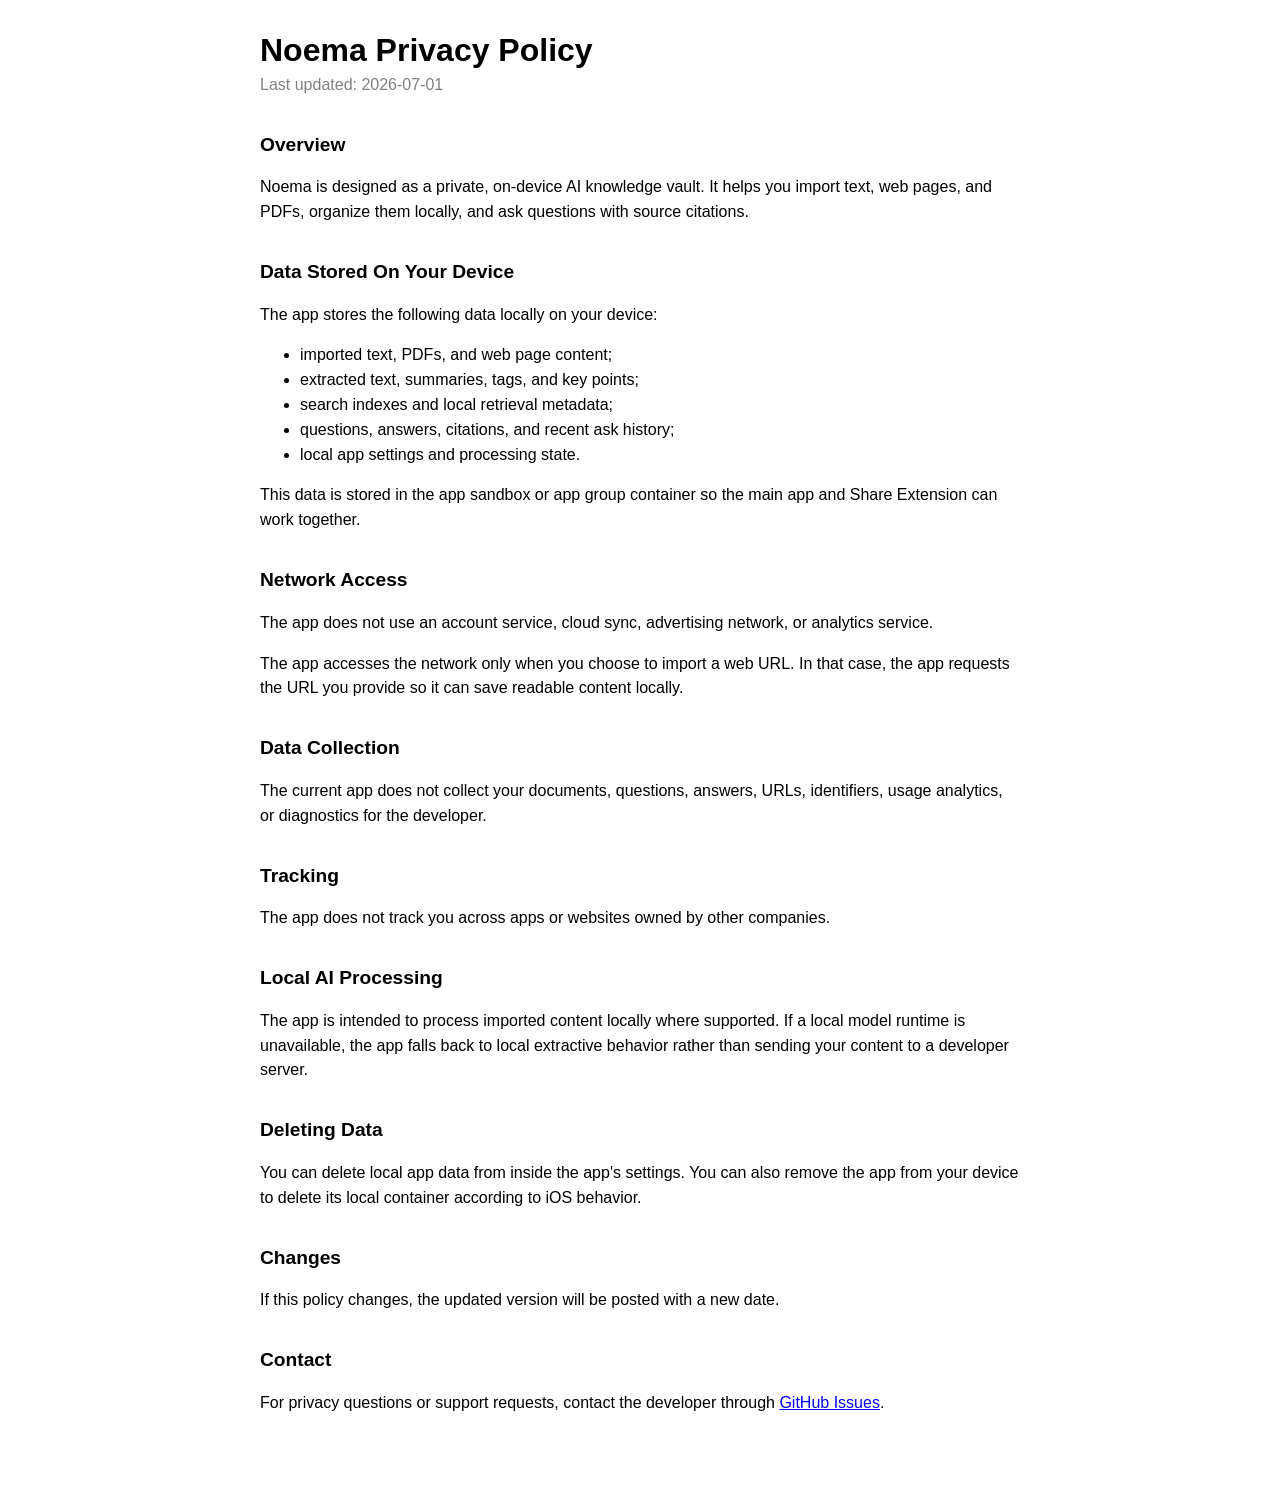
==== index.html @ e23e408e "Publish Noema privacy policy" ====
<!doctype html>
<html lang="en">
<head>
  <meta charset="utf-8">
  <meta name="viewport" content="width=device-width, initial-scale=1">
  <title>Noema Privacy Policy</title>
  <style>
    :root {
      color-scheme: light dark;
      font-family: -apple-system, BlinkMacSystemFont, "Segoe UI", sans-serif;
      line-height: 1.55;
    }
    body {
      margin: 0;
      padding: 32px 18px 56px;
      background: Canvas;
      color: CanvasText;
    }
    main {
      max-width: 760px;
      margin: 0 auto;
    }
    h1 {
      margin: 0 0 4px;
      font-size: 2rem;
      line-height: 1.15;
    }
    h2 {
      margin-top: 2rem;
      font-size: 1.2rem;
    }
    p, li {
      font-size: 1rem;
    }
    a {
      color: LinkText;
    }
    .updated {
      margin-top: 0;
      color: GrayText;
    }
  </style>
</head>
<body>
  <main>
    <h1>Noema Privacy Policy</h1>
    <p class="updated">Last updated: 2026-07-01</p>

    <h2>Overview</h2>
    <p>Noema is designed as a private, on-device AI knowledge vault. It helps you import text, web pages, and PDFs, organize them locally, and ask questions with source citations.</p>

    <h2>Data Stored On Your Device</h2>
    <p>The app stores the following data locally on your device:</p>
    <ul>
      <li>imported text, PDFs, and web page content;</li>
      <li>extracted text, summaries, tags, and key points;</li>
      <li>search indexes and local retrieval metadata;</li>
      <li>questions, answers, citations, and recent ask history;</li>
      <li>local app settings and processing state.</li>
    </ul>
    <p>This data is stored in the app sandbox or app group container so the main app and Share Extension can work together.</p>

    <h2>Network Access</h2>
    <p>The app does not use an account service, cloud sync, advertising network, or analytics service.</p>
    <p>The app accesses the network only when you choose to import a web URL. In that case, the app requests the URL you provide so it can save readable content locally.</p>

    <h2>Data Collection</h2>
    <p>The current app does not collect your documents, questions, answers, URLs, identifiers, usage analytics, or diagnostics for the developer.</p>

    <h2>Tracking</h2>
    <p>The app does not track you across apps or websites owned by other companies.</p>

    <h2>Local AI Processing</h2>
    <p>The app is intended to process imported content locally where supported. If a local model runtime is unavailable, the app falls back to local extractive behavior rather than sending your content to a developer server.</p>

    <h2>Deleting Data</h2>
    <p>You can delete local app data from inside the app's settings. You can also remove the app from your device to delete its local container according to iOS behavior.</p>

    <h2>Changes</h2>
    <p>If this policy changes, the updated version will be posted with a new date.</p>

    <h2>Contact</h2>
    <p>For privacy questions or support requests, contact the developer through <a href="https://github.com/Jorc/noema-privacy/issues">GitHub Issues</a>.</p>
  </main>
</body>
</html>
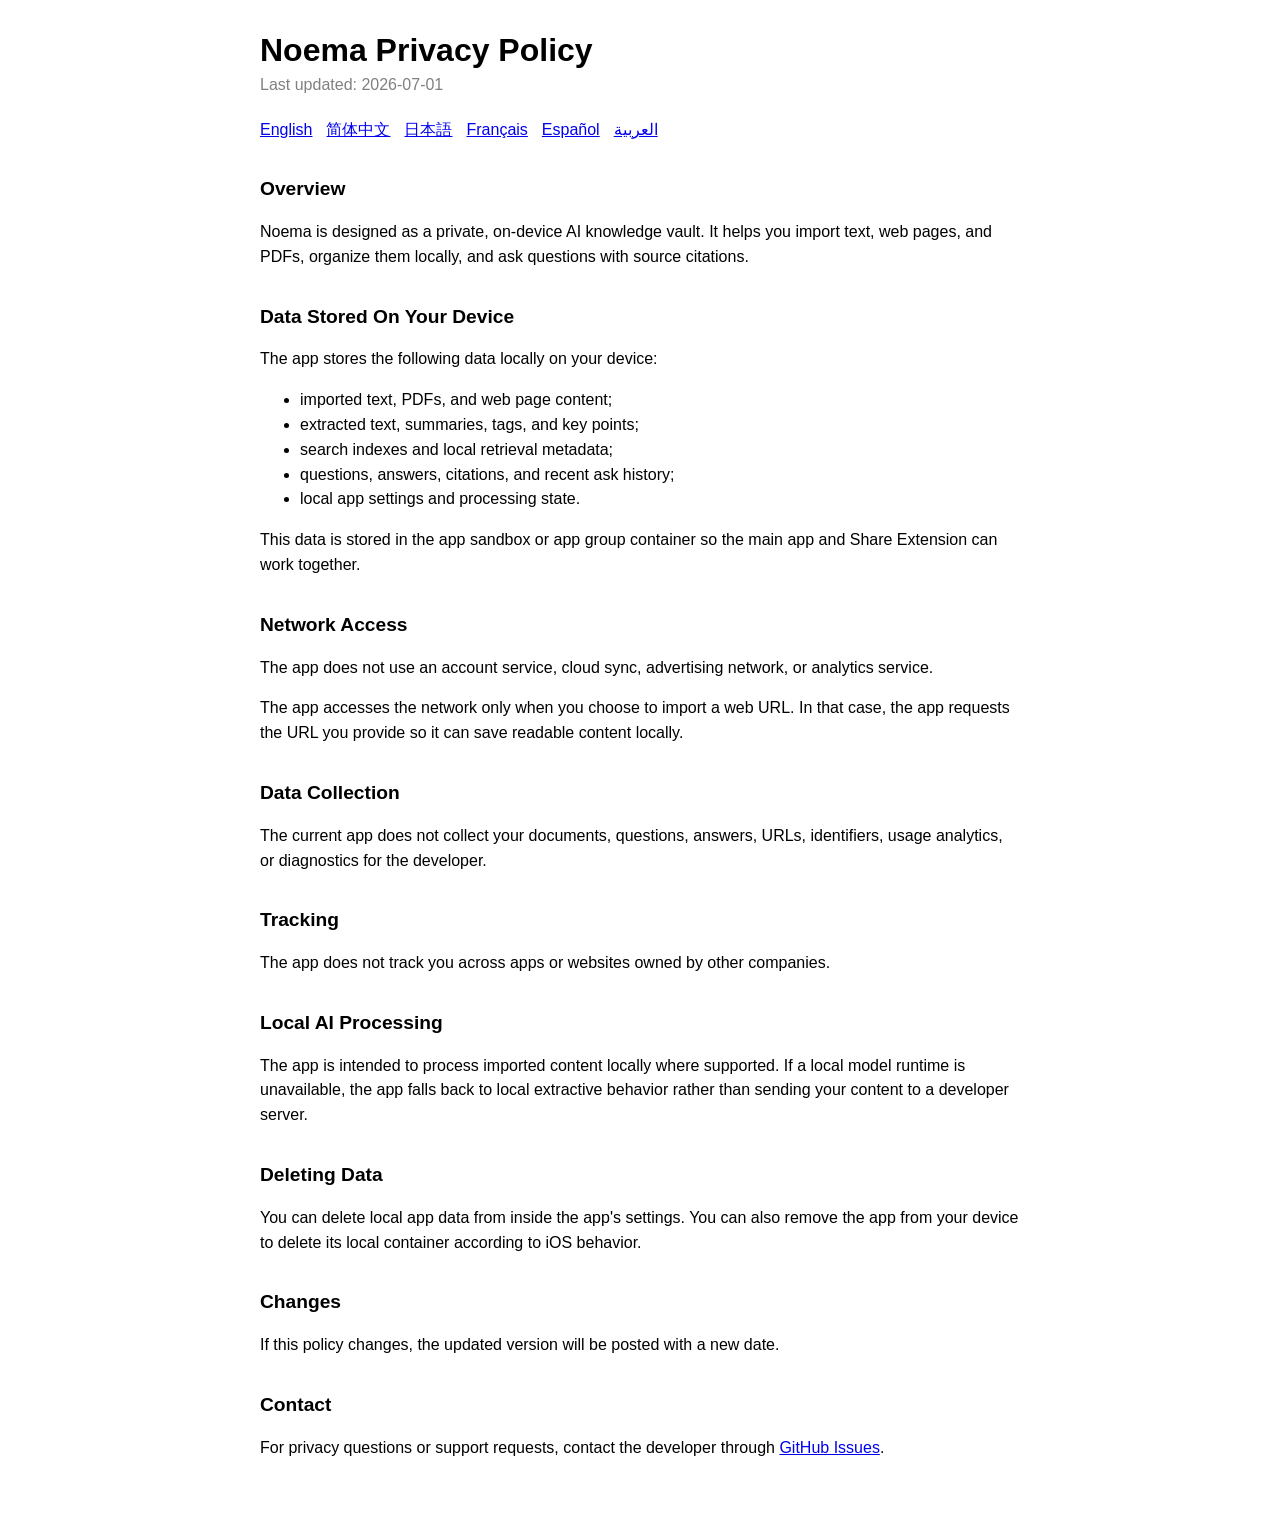
==== commit 2da2d22e: "Add localized privacy policy pages" ====
--- a/index.html
+++ b/index.html
@@ -32,6 +32,12 @@
     p, li {
       font-size: 1rem;
     }
+    nav {
+      display: flex;
+      flex-wrap: wrap;
+      gap: 8px 14px;
+      margin: 20px 0 28px;
+    }
     a {
       color: LinkText;
     }
@@ -45,6 +51,14 @@
   <main>
     <h1>Noema Privacy Policy</h1>
     <p class="updated">Last updated: 2026-07-01</p>
+    <nav aria-label="Language">
+      <a href="./index.html">English</a>
+      <a href="./zh-Hans.html">简体中文</a>
+      <a href="./ja.html">日本語</a>
+      <a href="./fr.html">Français</a>
+      <a href="./es.html">Español</a>
+      <a href="./ar.html">العربية</a>
+    </nav>
 
     <h2>Overview</h2>
     <p>Noema is designed as a private, on-device AI knowledge vault. It helps you import text, web pages, and PDFs, organize them locally, and ask questions with source citations.</p>
@@ -84,4 +98,3 @@
   </main>
 </body>
 </html>
-
